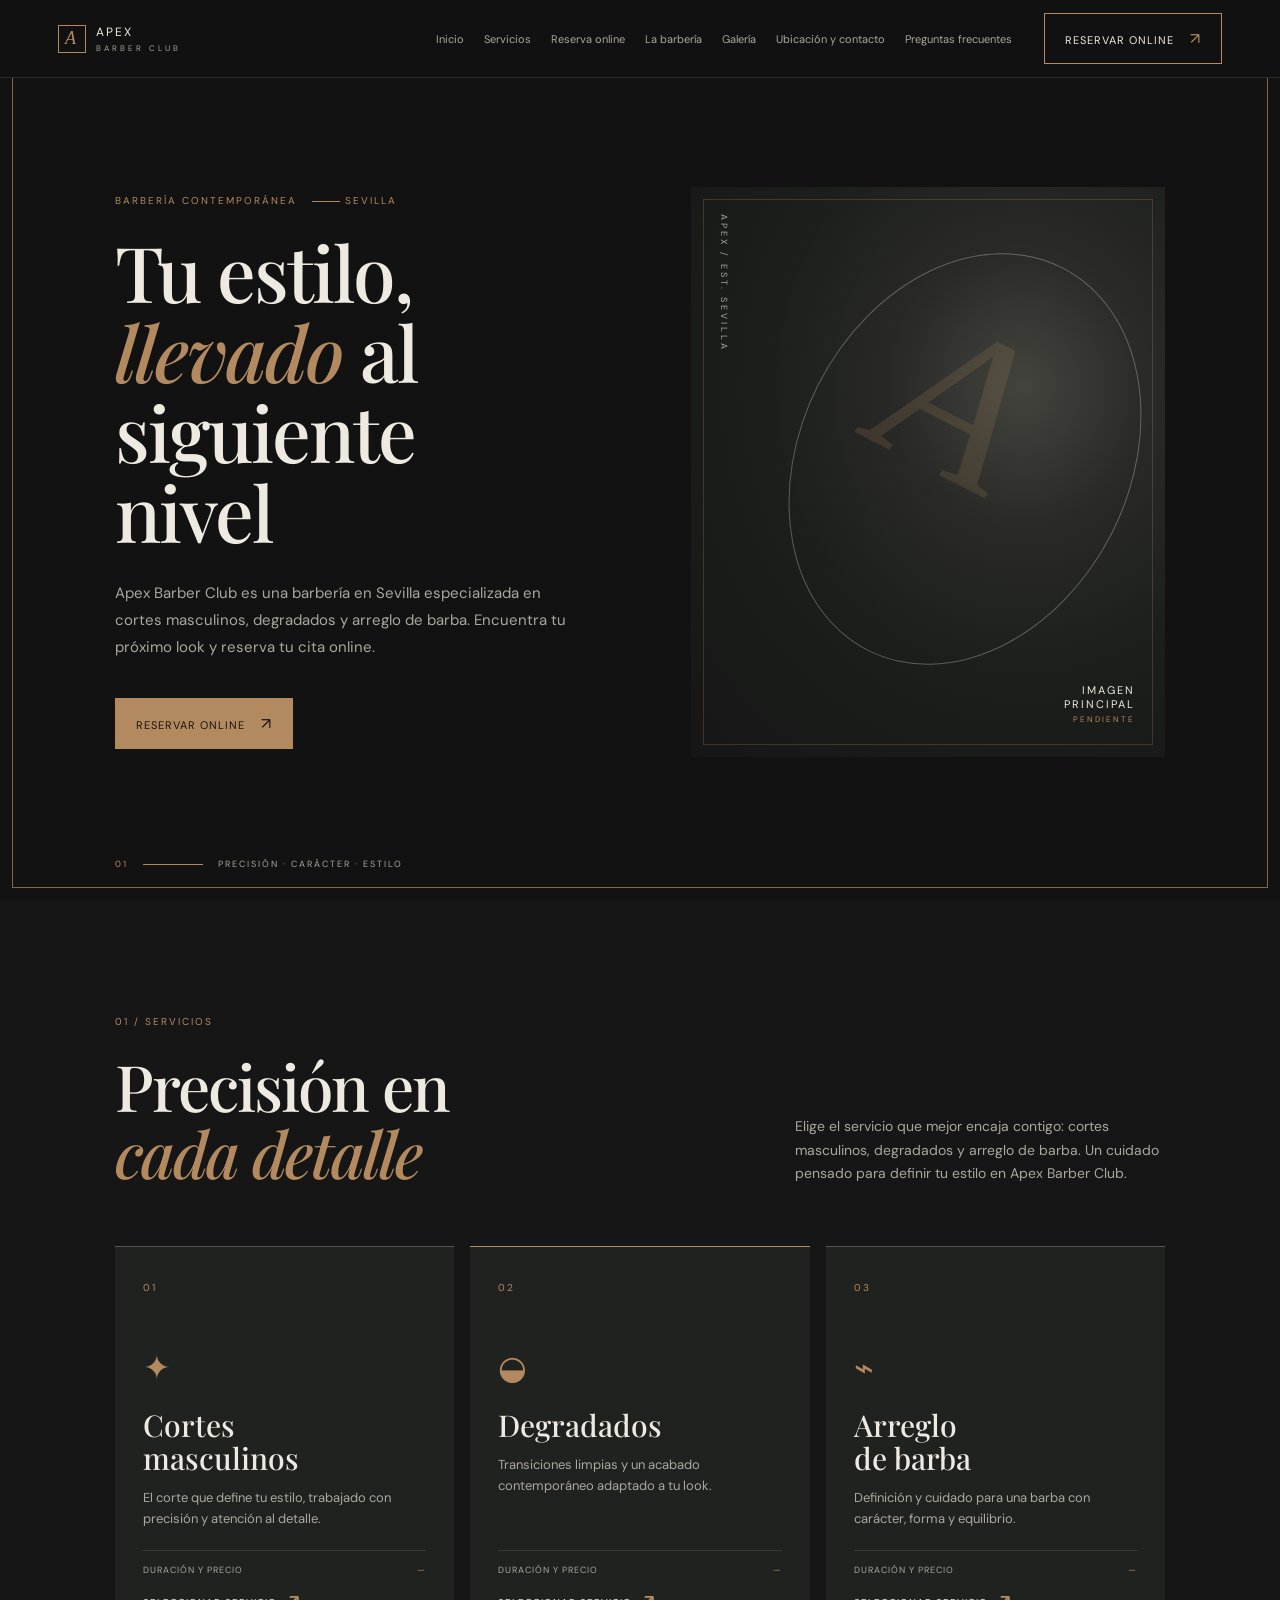
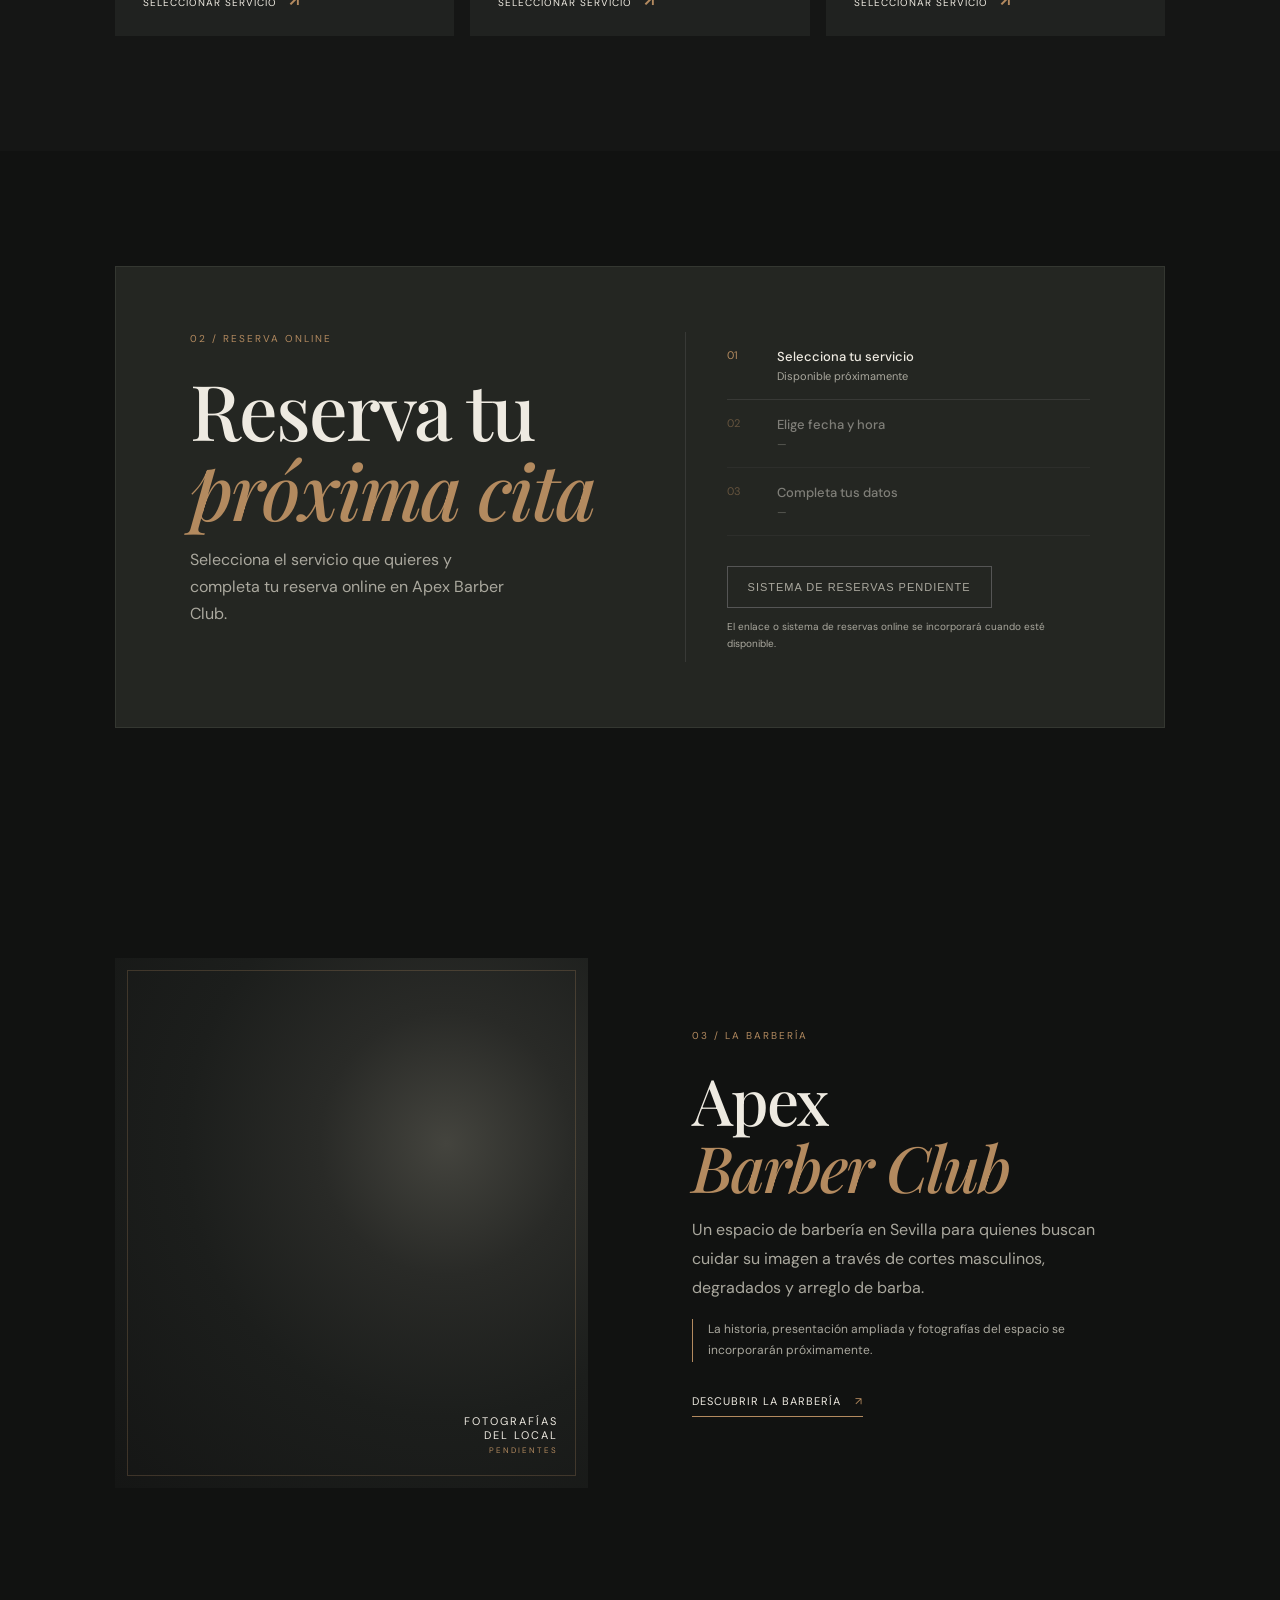
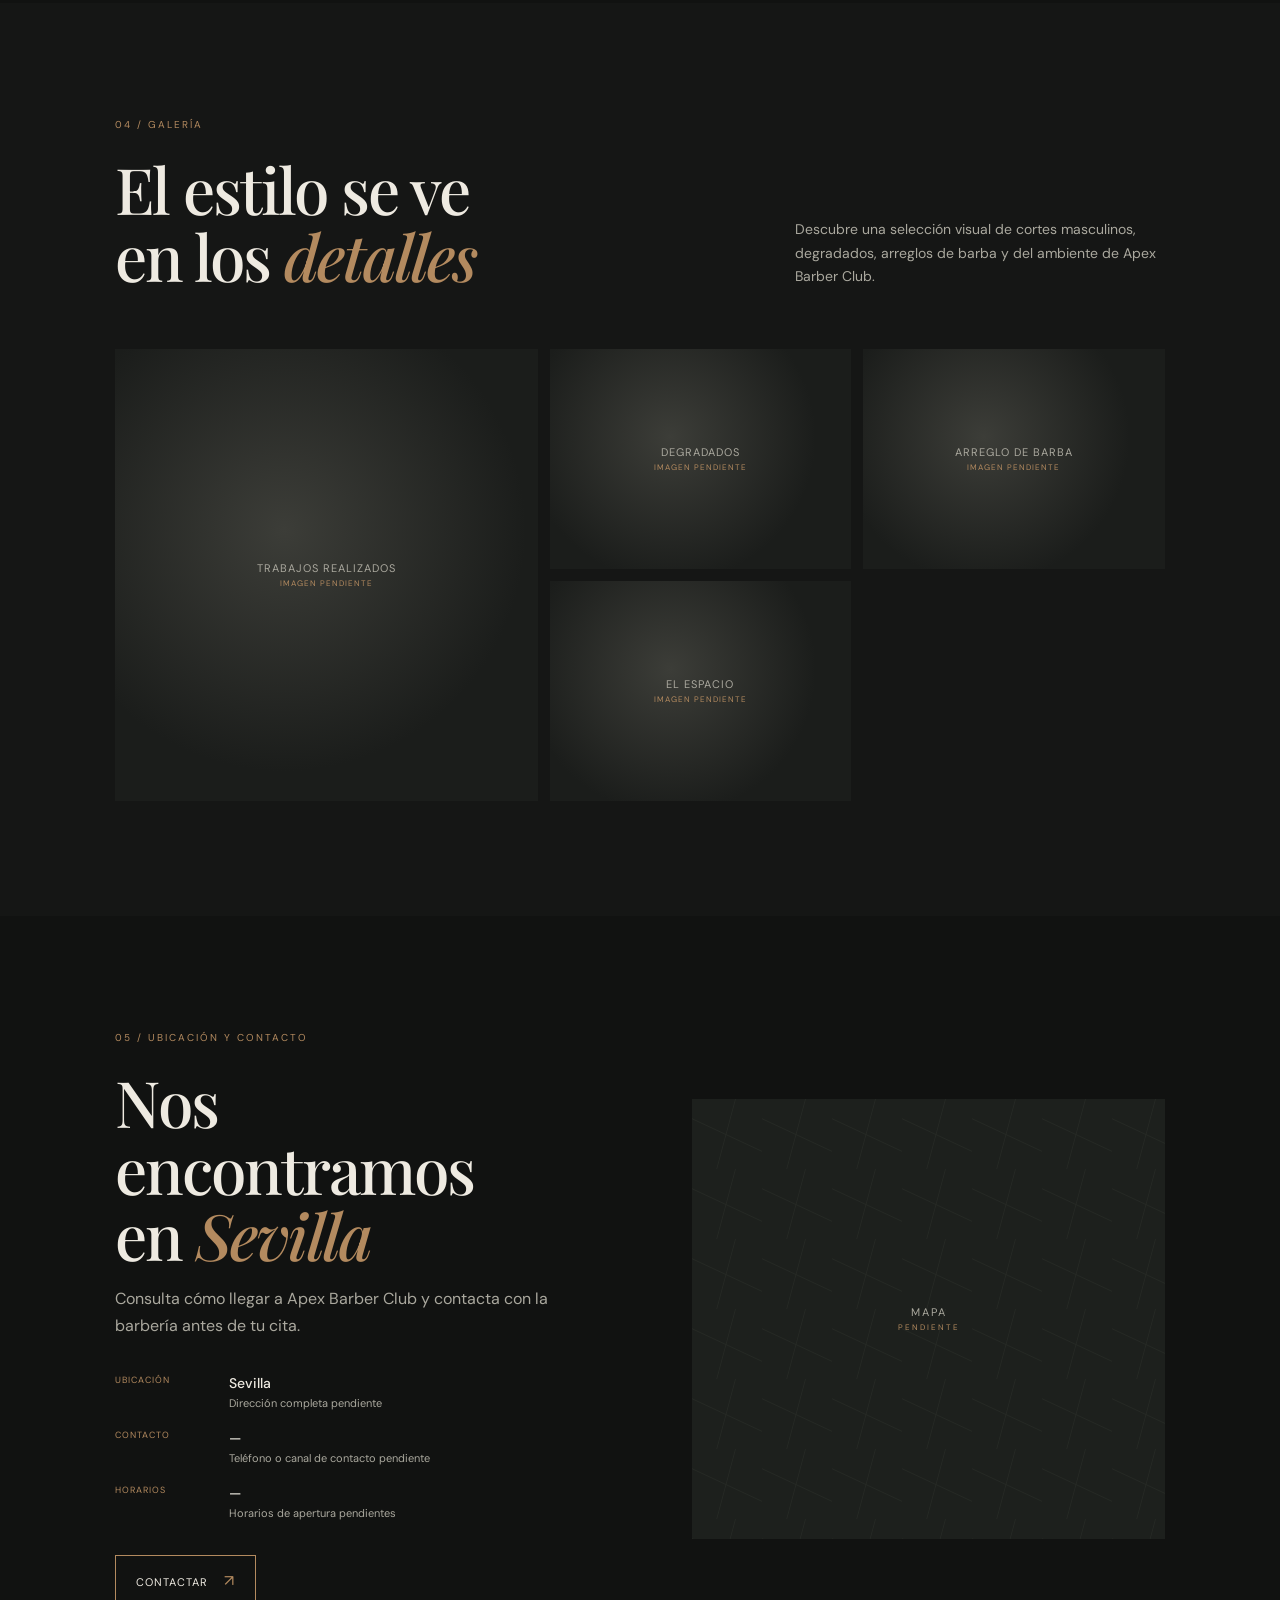
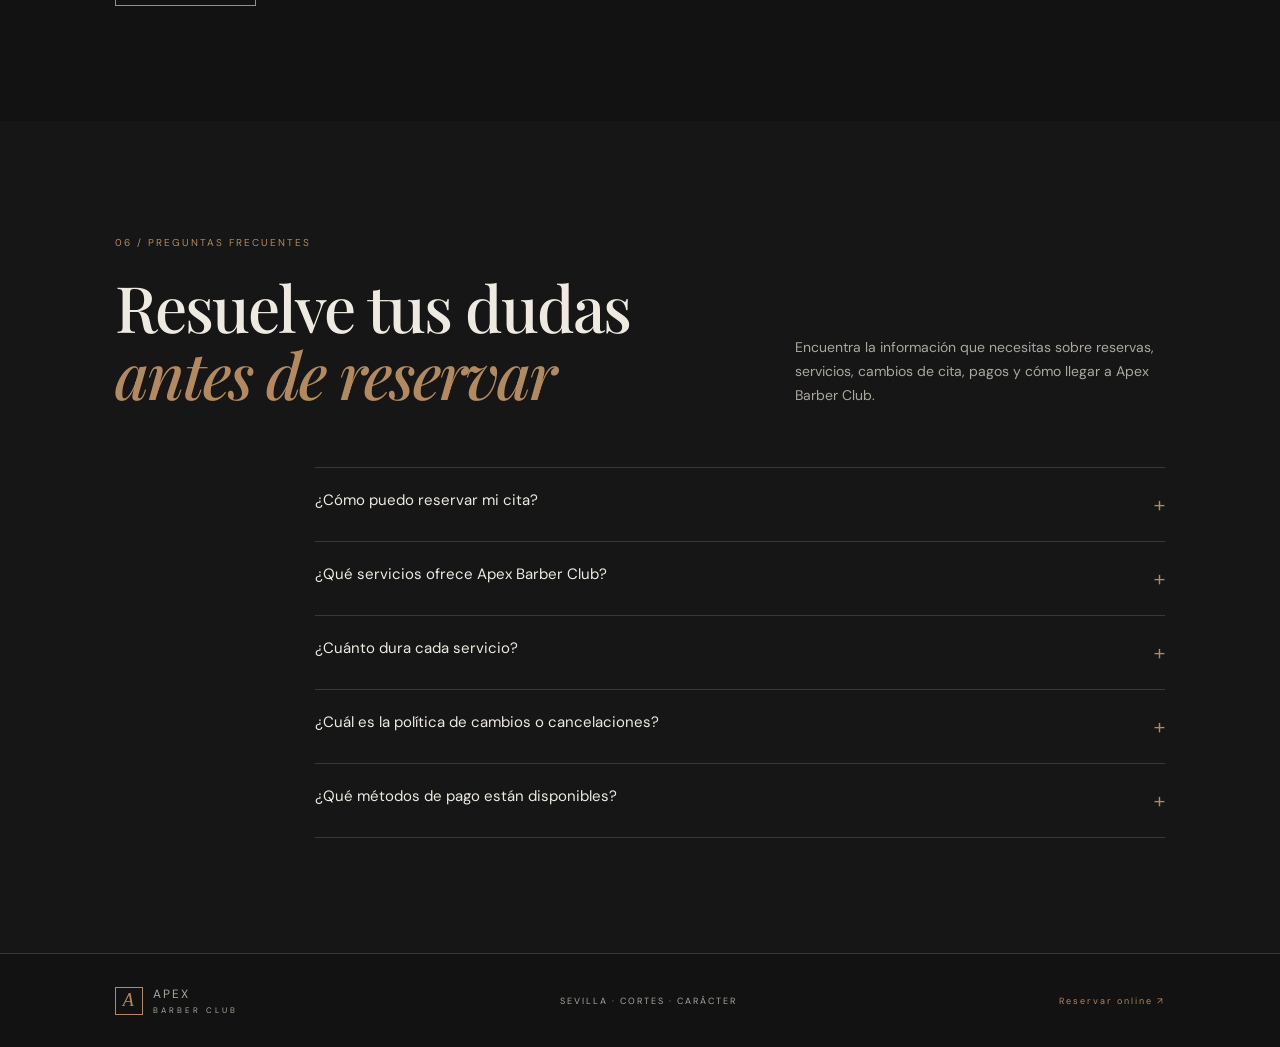
==== output/website/index.html @ d86fdd21 "Add DeveloperAgent and filesystem tools; update agent runner and context builders" ====
<!doctype html>
<html lang="es">
<head>
  <meta charset="UTF-8">
  <meta name="viewport" content="width=device-width, initial-scale=1.0">
  <meta name="description" content="Apex Barber Club — cortes masculinos, degradados y arreglo de barba en Sevilla.">
  <title>Apex Barber Club — Sevilla</title>
  <link rel="stylesheet" href="styles.css">
</head>
<body>
  <header class="site-header">
    <a class="brand" href="#inicio" aria-label="Apex Barber Club, inicio"><span class="brand-mark">A</span><span>APEX <b>BARBER CLUB</b></span></a>
    <nav class="desktop-nav" aria-label="Navegación principal">
      <a href="#inicio">Inicio</a><a href="#servicios">Servicios</a><a href="#reserva">Reserva online</a><a href="#barberia">La barbería</a><a href="#galeria">Galería</a><a href="#contacto">Ubicación y contacto</a><a href="#faq">Preguntas frecuentes</a>
    </nav>
    <a class="nav-cta" href="#reserva">Reservar online <span>↗</span></a>
    <button class="menu-toggle" aria-label="Abrir menú">☰</button>
  </header>

  <main>
    <section class="hero section-pad" id="inicio">
      <div class="hero-copy">
        <p class="eyebrow">BARBERÍA CONTEMPORÁNEA <i></i> SEVILLA</p>
        <h1>Tu estilo,<br><em>llevado</em> al<br>siguiente nivel</h1>
        <p class="lead">Apex Barber Club es una barbería en Sevilla especializada en cortes masculinos, degradados y arreglo de barba. Encuentra tu próximo look y reserva tu cita online.</p>
        <a class="button button-bronze" href="#reserva">Reservar online <span>↗</span></a>
      </div>
      <div class="hero-visual placeholder-art" aria-label="Espacio reservado para fotografía principal">
        <div class="vertical-label">APEX / EST. SEVILLA</div><div class="visual-ring"></div><div class="visual-note">IMAGEN<br>PRINCIPAL<br><small>PENDIENTE</small></div>
      </div>
      <div class="hero-foot"><span>01</span><span class="line"></span><span>PRECISIÓN · CARÁCTER · ESTILO</span></div>
    </section>

    <section class="services section-pad" id="servicios">
      <div class="section-heading"><div><p class="eyebrow">01 / SERVICIOS</p><h2>Precisión en<br><em>cada detalle</em></h2></div><p class="section-intro">Elige el servicio que mejor encaja contigo: cortes masculinos, degradados y arreglo de barba. Un cuidado pensado para definir tu estilo en Apex Barber Club.</p></div>
      <div class="service-grid">
        <article class="service-card"><span class="service-number">01</span><div class="service-icon">✦</div><h3>Cortes<br>masculinos</h3><p>El corte que define tu estilo, trabajado con precisión y atención al detalle.</p><div class="service-meta">DURACIÓN Y PRECIO <span>—</span></div><a href="#reserva">Seleccionar servicio <b>↗</b></a></article>
        <article class="service-card featured"><span class="service-number">02</span><div class="service-icon">◒</div><h3>Degradados</h3><p>Transiciones limpias y un acabado contemporáneo adaptado a tu look.</p><div class="service-meta">DURACIÓN Y PRECIO <span>—</span></div><a href="#reserva">Seleccionar servicio <b>↗</b></a></article>
        <article class="service-card"><span class="service-number">03</span><div class="service-icon">⌁</div><h3>Arreglo<br>de barba</h3><p>Definición y cuidado para una barba con carácter, forma y equilibrio.</p><div class="service-meta">DURACIÓN Y PRECIO <span>—</span></div><a href="#reserva">Seleccionar servicio <b>↗</b></a></article>
      </div>
    </section>

    <section class="booking section-pad" id="reserva"><div class="booking-panel"><div><p class="eyebrow">02 / RESERVA ONLINE</p><h2>Reserva tu<br><em>próxima cita</em></h2><p>Selecciona el servicio que quieres y completa tu reserva online en Apex Barber Club.</p></div><div class="booking-form"><div class="step"><span>01</span><strong>Selecciona tu servicio</strong><small>Disponible próximamente</small></div><div class="step disabled"><span>02</span><strong>Elige fecha y hora</strong><small>—</small></div><div class="step disabled"><span>03</span><strong>Completa tus datos</strong><small>—</small></div><button class="button button-disabled" disabled>Sistema de reservas pendiente</button><p class="form-note">El enlace o sistema de reservas online se incorporará cuando esté disponible.</p></div></div></section>

    <section class="about section-pad" id="barberia"><div class="about-visual placeholder-art"><div class="visual-note">FOTOGRAFÍAS<br>DEL LOCAL<br><small>PENDIENTES</small></div></div><div class="about-copy"><p class="eyebrow">03 / LA BARBERÍA</p><h2>Apex<br><em>Barber Club</em></h2><p>Un espacio de barbería en Sevilla para quienes buscan cuidar su imagen a través de cortes masculinos, degradados y arreglo de barba.</p><p class="muted-note">La historia, presentación ampliada y fotografías del espacio se incorporarán próximamente.</p><a class="text-link" href="#contacto">Descubrir la barbería <span>↗</span></a></div></section>

    <section class="gallery section-pad" id="galeria"><div class="section-heading"><div><p class="eyebrow">04 / GALERÍA</p><h2>El estilo se ve<br>en los <em>detalles</em></h2></div><p class="section-intro">Descubre una selección visual de cortes masculinos, degradados, arreglos de barba y del ambiente de Apex Barber Club.</p></div><div class="gallery-grid"><div class="gallery-tile tall placeholder-art"><span>TRABAJOS REALIZADOS<br><small>IMAGEN PENDIENTE</small></span></div><div class="gallery-tile placeholder-art"><span>DEGRADADOS<br><small>IMAGEN PENDIENTE</small></span></div><div class="gallery-tile placeholder-art"><span>ARREGLO DE BARBA<br><small>IMAGEN PENDIENTE</small></span></div><div class="gallery-tile placeholder-art"><span>EL ESPACIO<br><small>IMAGEN PENDIENTE</small></span></div></div></section>

    <section class="contact section-pad" id="contacto"><div class="contact-copy"><p class="eyebrow">05 / UBICACIÓN Y CONTACTO</p><h2>Nos encontramos<br>en <em>Sevilla</em></h2><p>Consulta cómo llegar a Apex Barber Club y contacta con la barbería antes de tu cita.</p><div class="contact-list"><div><small>UBICACIÓN</small><strong>Sevilla</strong><span>Dirección completa pendiente</span></div><div><small>CONTACTO</small><strong>—</strong><span>Teléfono o canal de contacto pendiente</span></div><div><small>HORARIOS</small><strong>—</strong><span>Horarios de apertura pendientes</span></div></div><a class="button button-outline" href="#reserva">Contactar <span>↗</span></a></div><div class="map-placeholder"><div class="map-grid"></div><span>MAPA<br><small>PENDIENTE</small></span></div></section>

    <section class="faq section-pad" id="faq"><div class="section-heading"><div><p class="eyebrow">06 / PREGUNTAS FRECUENTES</p><h2>Resuelve tus dudas<br><em>antes de reservar</em></h2></div><p class="section-intro">Encuentra la información que necesitas sobre reservas, servicios, cambios de cita, pagos y cómo llegar a Apex Barber Club.</p></div><div class="faq-list"><details><summary>¿Cómo puedo reservar mi cita? <span>+</span></summary><p>El sistema de reservas online se incorporará próximamente.</p></details><details><summary>¿Qué servicios ofrece Apex Barber Club? <span>+</span></summary><p>Ofrecemos cortes masculinos, degradados y arreglo de barba.</p></details><details><summary>¿Cuánto dura cada servicio? <span>+</span></summary><p>La duración de los servicios está pendiente de confirmación.</p></details><details><summary>¿Cuál es la política de cambios o cancelaciones? <span>+</span></summary><p>Esta información se incorporará próximamente.</p></details><details><summary>¿Qué métodos de pago están disponibles? <span>+</span></summary><p>Información pendiente de confirmación.</p></details></div></section>
  </main>
  <footer><div class="brand"><span class="brand-mark">A</span><span>APEX <b>BARBER CLUB</b></span></div><span>SEVILLA · CORTES · CARÁCTER</span><a href="#reserva">Reservar online ↗</a></footer>
  <script src="script.js"></script>
</body>
</html>
---- output/website/styles.css ----
@import url('https://fonts.googleapis.com/css2?family=DM+Sans:wght@400;500;600&family=Playfair+Display:ital,wght@0,500;0,600;1,500;1,600&display=swap');
:root{--black:#111211;--deep:#171817;--card:#202220;--ivory:#eeeae1;--stone:#aaa89e;--bronze:#b38a5f;--line:#383936}*{box-sizing:border-box}html{scroll-behavior:smooth}body{margin:0;background:var(--black);color:var(--ivory);font-family:'DM Sans',sans-serif}a{color:inherit;text-decoration:none}section{scroll-margin-top:80px}.site-header{height:78px;padding:0 4.5vw;display:flex;align-items:center;gap:32px;border-bottom:1px solid #292b28;position:sticky;top:0;background:rgba(17,18,17,.94);backdrop-filter:blur(10px);z-index:5}.brand{display:flex;align-items:center;gap:10px;font-size:12px;letter-spacing:2px;white-space:nowrap}.brand b{display:block;font-weight:400;font-size:8px;letter-spacing:3px;color:var(--stone);margin-top:3px}.brand-mark{border:1px solid var(--bronze);color:var(--bronze);display:grid;place-items:center;width:28px;height:28px;font-family:Georgia;font-size:18px;font-style:italic}.desktop-nav{display:flex;gap:20px;margin-left:auto}.desktop-nav a{color:var(--stone);font-size:11px}.desktop-nav a:hover{color:var(--ivory)}.nav-cta,.button{border:1px solid var(--bronze);padding:14px 20px;font-size:11px;letter-spacing:1px;text-transform:uppercase}.nav-cta{color:var(--ivory);white-space:nowrap}.nav-cta span,.button span{color:var(--bronze);font-size:16px;margin-left:12px}.menu-toggle{display:none;background:none;border:0;color:var(--ivory);font-size:22px}.section-pad{padding:115px 9vw}.hero{min-height:calc(100vh - 78px);display:grid;grid-template-columns:1fr 1fr;gap:8vw;align-items:center;padding-top:80px;position:relative}.eyebrow{color:var(--bronze);font-size:10px;letter-spacing:2px;margin:0 0 25px}.eyebrow i{display:inline-block;width:28px;border-top:1px solid var(--bronze);vertical-align:middle;margin-left:10px}.hero h1,h2{font-family:'Playfair Display',Georgia,serif;font-weight:500;line-height:1.04;margin:0;font-size:clamp(48px,6vw,82px);letter-spacing:-2px}.hero h1 em,h2 em{color:var(--bronze);font-weight:500}.lead{max-width:470px;color:var(--stone);font-size:15px;line-height:1.8;margin:28px 0 37px}.button{display:inline-block}.button-bronze{background:var(--bronze);border-color:var(--bronze);color:#171511}.button-bronze span{color:#171511}.hero-visual,.about-visual{height:570px;position:relative;background:radial-gradient(ellipse at 70% 35%,#44443e 0,#292a27 27%,#1c1e1c 56%,#151615 100%);overflow:hidden}.placeholder-art:after{content:'';position:absolute;inset:12px;border:1px solid rgba(179,138,95,.25)}.visual-ring{position:absolute;width:330px;height:430px;border:1px solid rgba(238,234,225,.3);border-radius:50%;left:23%;top:10%;transform:rotate(27deg)}.visual-ring:after{content:'A';font:italic 220px Georgia;color:rgba(179,138,95,.18);position:absolute;left:65px;top:40px}.vertical-label{position:absolute;top:27px;left:27px;writing-mode:vertical-rl;color:var(--stone);font-size:9px;letter-spacing:3px}.visual-note{position:absolute;bottom:32px;right:30px;color:var(--ivory);font-size:11px;letter-spacing:2px;text-align:right;z-index:1}.visual-note small,.gallery-tile small,.map-placeholder small{color:var(--bronze);font-size:8px}.hero-foot{position:absolute;bottom:30px;left:9vw;display:flex;gap:15px;align-items:center;color:var(--stone);font-size:9px;letter-spacing:2px}.hero-foot span:first-child{color:var(--bronze)}.line{width:60px;border-top:1px solid var(--bronze)}.services,.gallery,.faq{background:#151615}.section-heading{display:flex;justify-content:space-between;align-items:end;gap:60px;margin-bottom:60px}.section-heading h2,.about h2,.contact h2{font-size:clamp(40px,5vw,65px)}.section-intro{max-width:370px;color:var(--stone);line-height:1.7;font-size:14px;margin:0}.service-grid{display:grid;grid-template-columns:repeat(3,1fr);gap:16px}.service-card{min-height:390px;background:var(--card);padding:28px;position:relative;border-top:1px solid #55564f}.service-card.featured{border-top-color:var(--bronze)}.service-number{color:var(--bronze);font-size:10px;letter-spacing:2px}.service-icon{font-size:33px;color:var(--bronze);margin:50px 0 20px}.service-card h3{font:500 30px/1.1 'Playfair Display',serif;margin:0}.service-card p{color:var(--stone);font-size:13px;line-height:1.6;max-width:250px}.service-meta{position:absolute;bottom:60px;left:28px;right:28px;border-top:1px solid var(--line);padding-top:13px;color:var(--stone);font-size:9px;letter-spacing:1px}.service-meta span{float:right;color:var(--bronze)}.service-card a{position:absolute;bottom:25px;font-size:10px;text-transform:uppercase;letter-spacing:1px}.service-card a b{color:var(--bronze);font-size:16px;margin-left:8px}.booking{background:#111211}.booking-panel{background:#242622;padding:65px 7%;display:grid;grid-template-columns:1fr 1fr;gap:10%;border:1px solid #343731}.booking-panel p:not(.eyebrow){color:var(--stone);line-height:1.7;max-width:330px}.booking-form{border-left:1px solid var(--line);padding-left:10%}.step{display:grid;grid-template-columns:35px 1fr;gap:0 15px;border-bottom:1px solid var(--line);padding:16px 0}.step span{grid-row:span 2;color:var(--bronze);font-size:11px}.step strong{font-size:13px;font-weight:500}.step small{color:var(--stone);font-size:11px;margin-top:4px}.step.disabled{opacity:.45}.button-disabled{margin-top:30px;color:var(--stone);border-color:#555;background:transparent;cursor:not-allowed}.form-note{font-size:10px!important}.about{display:grid;grid-template-columns:1fr 1fr;gap:10%;align-items:center}.about-visual{height:530px}.about-copy>p:not(.eyebrow){color:var(--stone);line-height:1.8;max-width:430px}.muted-note{font-size:12px;border-left:1px solid var(--bronze);padding-left:15px}.text-link{display:inline-block;margin-top:20px;color:var(--ivory);font-size:11px;text-transform:uppercase;letter-spacing:1px;border-bottom:1px solid var(--bronze);padding-bottom:8px}.text-link span{color:var(--bronze);margin-left:10px}.gallery-grid{display:grid;grid-template-columns:1.4fr 1fr 1fr;grid-template-rows:220px 220px;gap:12px}.gallery-tile{display:grid;place-items:center;text-align:center;background:radial-gradient(circle at 40% 40%,#3c3d38,#1b1d1b 65%);color:var(--stone);font-size:11px;letter-spacing:1px}.gallery-tile.tall{grid-row:span 2}.contact{display:grid;grid-template-columns:1fr 1fr;gap:10%;align-items:center}.contact-copy>p:not(.eyebrow){color:var(--stone);line-height:1.7}.contact-list{margin:35px 0;display:grid;gap:19px}.contact-list div{display:grid;grid-template-columns:110px 1fr;gap:4px}.contact-list small{grid-row:span 2;color:var(--bronze);font-size:9px;letter-spacing:1px}.contact-list strong{font-size:14px;font-weight:500}.contact-list span{color:var(--stone);font-size:11px}.button-outline{color:var(--ivory)}.map-placeholder{height:440px;background:#1d201d;display:grid;place-items:center;position:relative;color:var(--stone);font-size:11px;letter-spacing:2px;text-align:center}.map-grid{position:absolute;inset:0;background:linear-gradient(25deg,transparent 48%,#30342e 49%,transparent 50%),linear-gradient(105deg,transparent 48%,#30342e 49%,transparent 50%);background-size:70px 70px;opacity:.45}.faq-list{max-width:850px;margin-left:auto}.faq-list details{border-top:1px solid var(--line);padding:22px 0}.faq-list details:last-child{border-bottom:1px solid var(--line)}summary{list-style:none;cursor:pointer;font-size:15px;display:flex;justify-content:space-between}summary::-webkit-details-marker{display:none}summary span{color:var(--bronze);font-size:22px;font-weight:300}.faq-list details[open] summary span{transform:rotate(45deg)}.faq-list p{color:var(--stone);font-size:13px;line-height:1.7;margin-bottom:0}footer{padding:32px 9vw;border-top:1px solid var(--line);display:flex;align-items:center;justify-content:space-between;color:var(--stone);font-size:9px;letter-spacing:2px}footer a{color:var(--bronze)}
@media(max-width:1000px){.desktop-nav{display:none}.menu-toggle{display:block;margin-left:auto}.nav-cta{display:none}.section-pad{padding:80px 7vw}.hero{gap:5vw}.hero-visual{height:500px}.hero-foot{left:7vw}.service-grid{grid-template-columns:1fr}.service-card{min-height:330px}.section-heading{align-items:start;flex-direction:column;gap:25px}.gallery-grid{grid-template-columns:1fr 1fr}.gallery-tile.tall{grid-row:span 1}.about,.contact,.booking-panel{grid-template-columns:1fr;gap:45px}.booking-form{border-left:0;border-top:1px solid var(--line);padding:35px 0 0}.contact-list{max-width:480px}}
@media(max-width:600px){.site-header{height:68px;padding:0 5vw}.brand{font-size:10px}.hero{display:block;padding-top:70px}.hero-visual{height:370px;margin-top:55px}.hero h1{font-size:52px}.hero-foot{position:static;margin-top:24px}.section-pad{padding:70px 6vw}.hero{min-height:auto}.gallery-grid{display:grid;grid-template-columns:1fr;grid-template-rows:repeat(4,180px)}.contact-list div{grid-template-columns:95px 1fr}.map-placeholder{height:300px}footer{padding:28px 6vw;display:grid;gap:20px}footer>span{display:none}.about-visual{height:370px}}
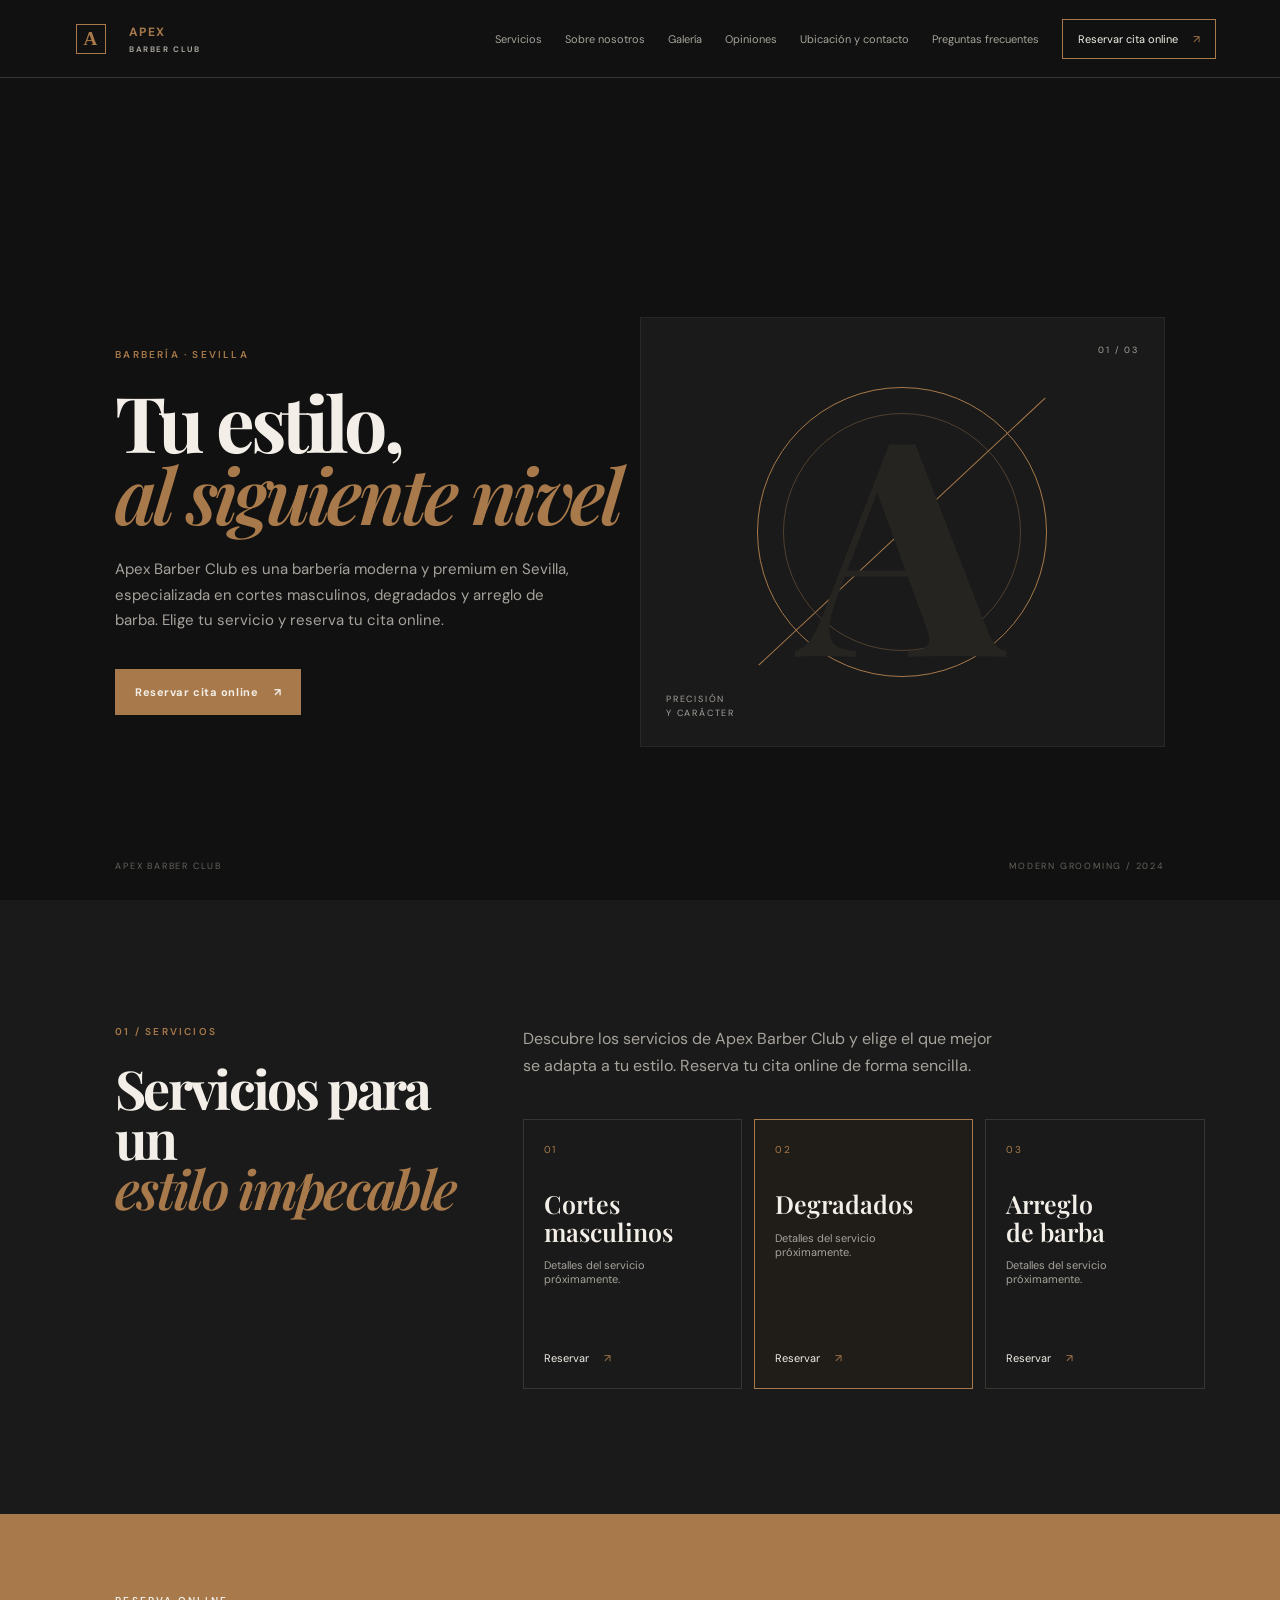
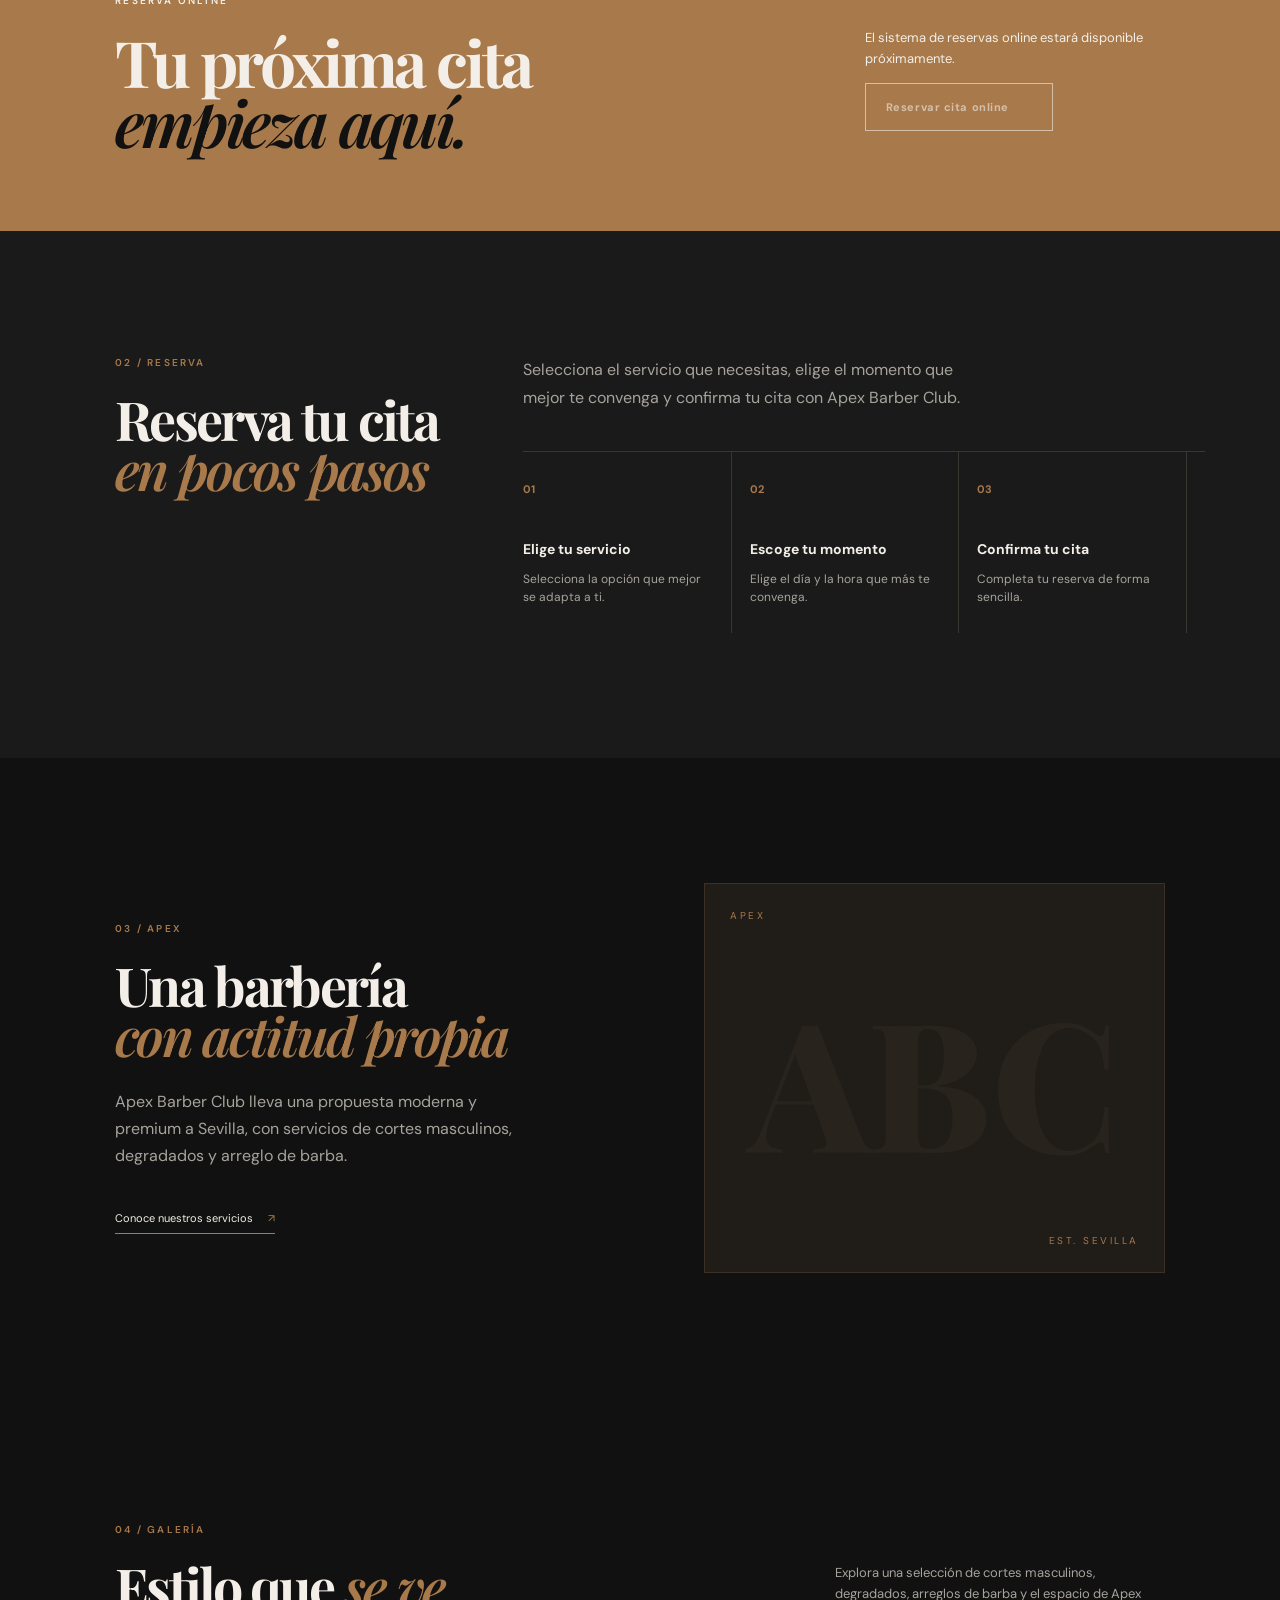
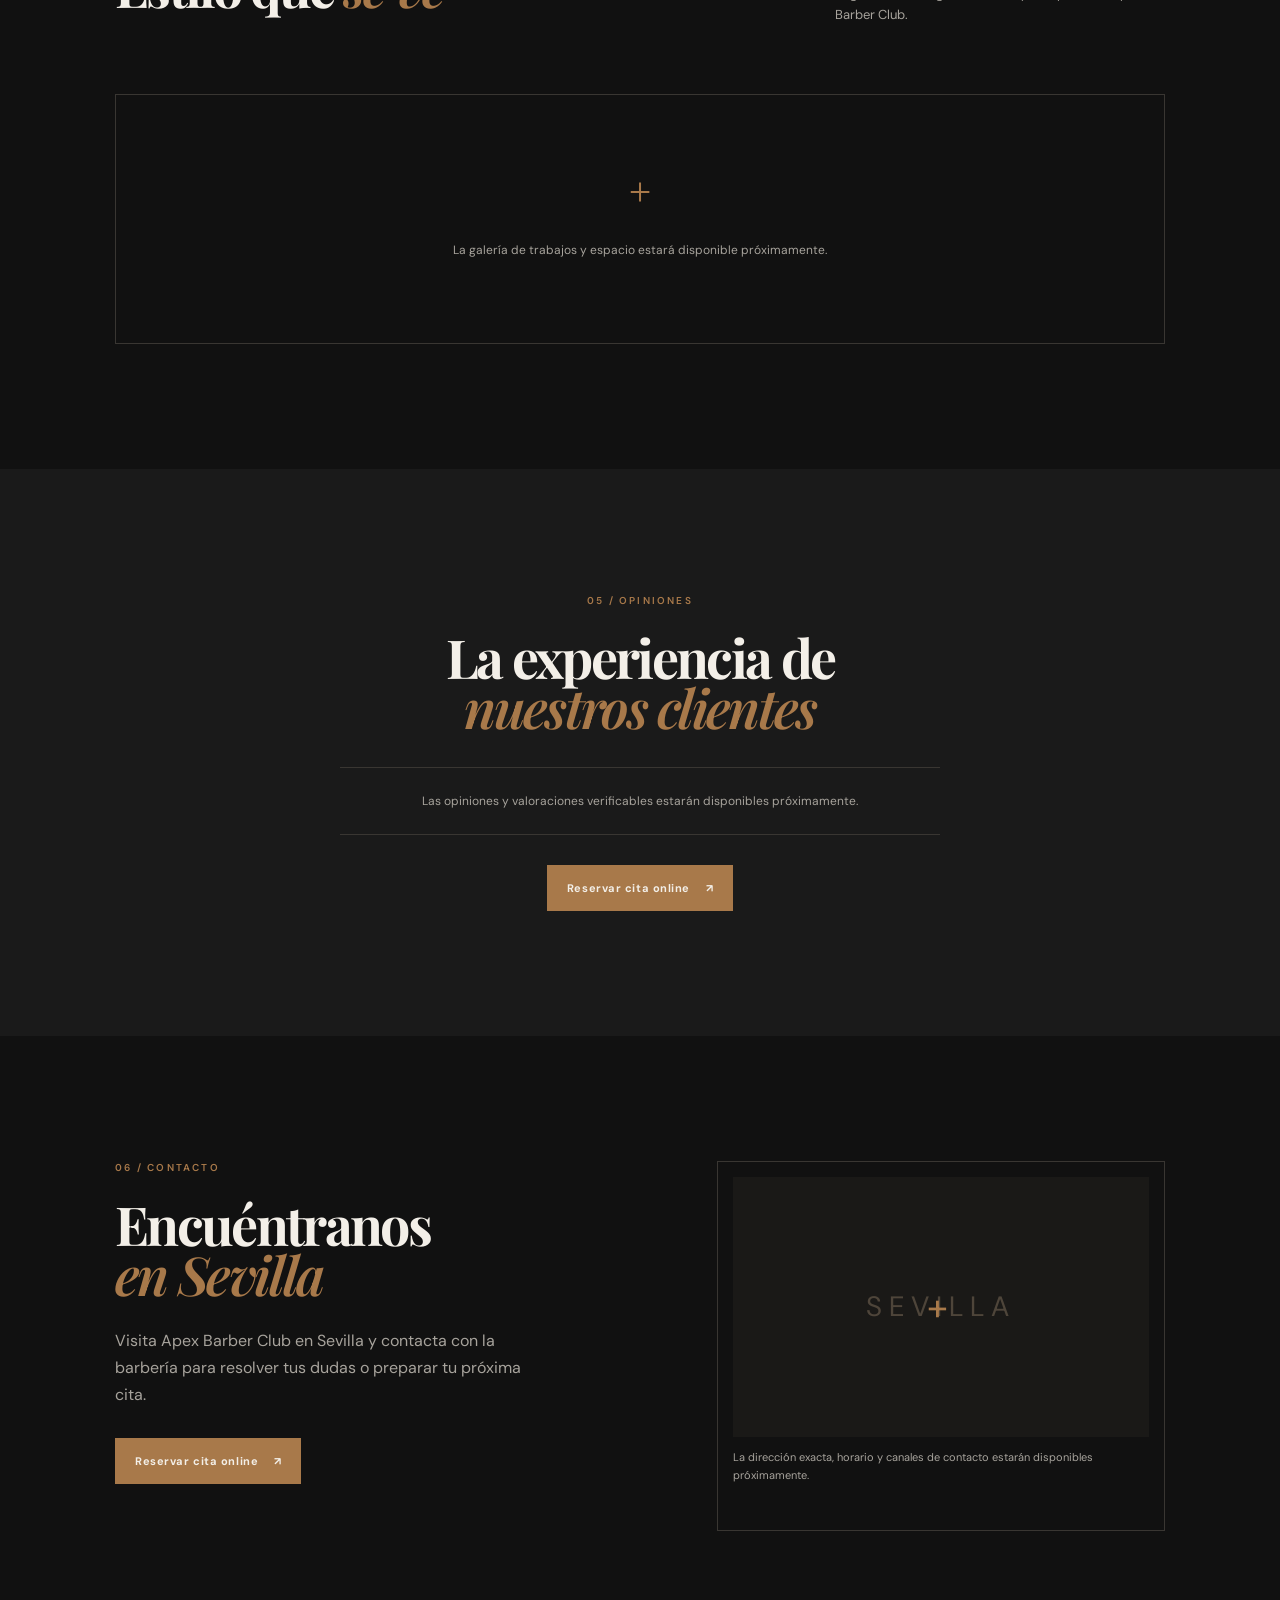
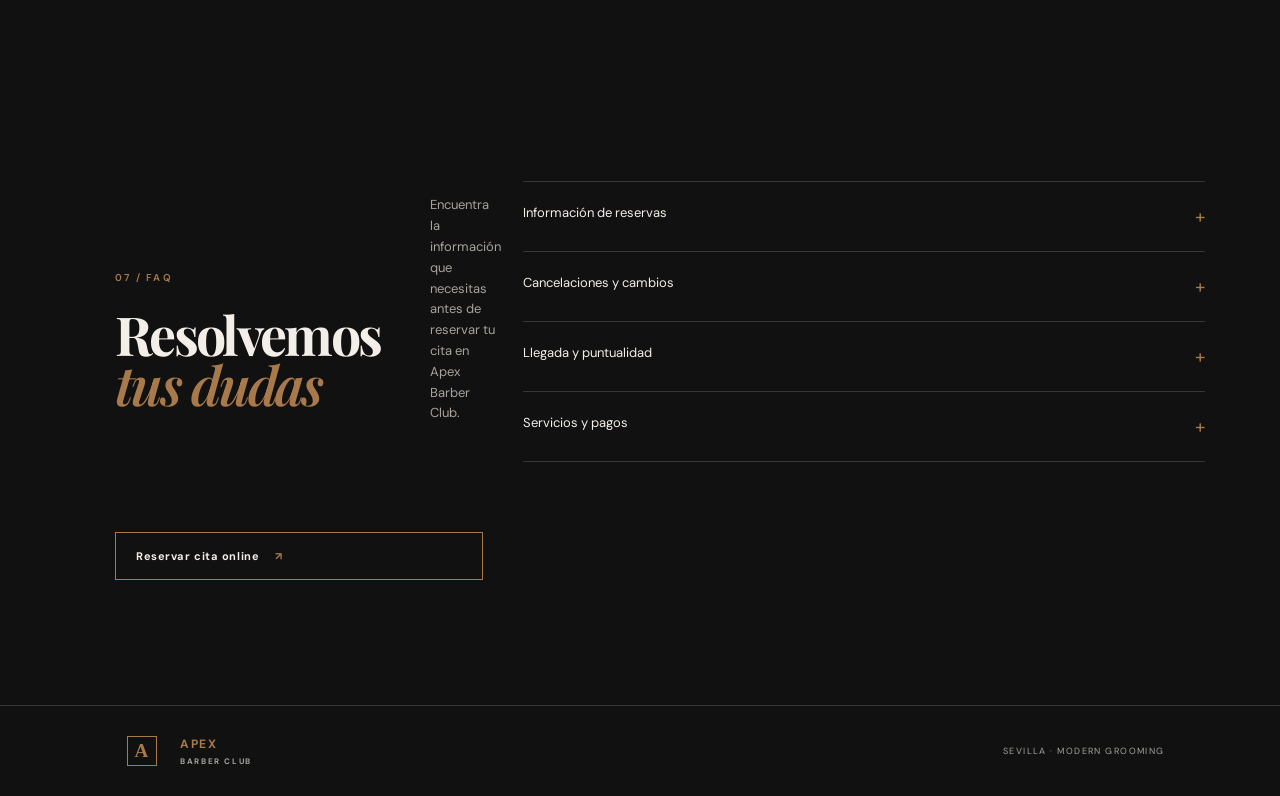
==== commit fc9f99b7: "feat: Implement website generation and repair modes in developer agent - Added support for 'generate" ====
--- a/output/website/index.html
+++ b/output/website/index.html
@@ -3,54 +3,62 @@
 <head>
   <meta charset="UTF-8">
   <meta name="viewport" content="width=device-width, initial-scale=1.0">
-  <meta name="description" content="Apex Barber Club — cortes masculinos, degradados y arreglo de barba en Sevilla.">
+  <meta name="description" content="Apex Barber Club — barbería moderna y premium en Sevilla.">
   <title>Apex Barber Club — Sevilla</title>
+  <link rel="preconnect" href="https://fonts.googleapis.com">
+  <link rel="preconnect" href="https://fonts.gstatic.com" crossorigin>
+  <link href="https://fonts.googleapis.com/css2?family=DM+Sans:wght@400;500;600;700&family=Playfair+Display:wght@600;700;800&display=swap" rel="stylesheet">
   <link rel="stylesheet" href="styles.css">
 </head>
 <body>
   <header class="site-header">
-    <a class="brand" href="#inicio" aria-label="Apex Barber Club, inicio"><span class="brand-mark">A</span><span>APEX <b>BARBER CLUB</b></span></a>
-    <nav class="desktop-nav" aria-label="Navegación principal">
-      <a href="#inicio">Inicio</a><a href="#servicios">Servicios</a><a href="#reserva">Reserva online</a><a href="#barberia">La barbería</a><a href="#galeria">Galería</a><a href="#contacto">Ubicación y contacto</a><a href="#faq">Preguntas frecuentes</a>
+    <a class="brand" href="#inicio" aria-label="Apex Barber Club, inicio"><span class="brand-mark">A</span><span>APEX <em>BARBER CLUB</em></span></a>
+    <button class="menu-toggle" aria-label="Abrir menú" aria-expanded="false">☰</button>
+    <nav class="main-nav" aria-label="Navegación principal">
+      <a href="#servicios">Servicios</a><a href="#sobre-nosotros">Sobre nosotros</a><a href="#galeria">Galería</a><a href="#opiniones">Opiniones</a><a href="#contacto">Ubicación y contacto</a><a href="#faq">Preguntas frecuentes</a>
+      <a class="nav-cta" href="#reservar">Reservar cita online <span>↗</span></a>
     </nav>
-    <a class="nav-cta" href="#reserva">Reservar online <span>↗</span></a>
-    <button class="menu-toggle" aria-label="Abrir menú">☰</button>
   </header>
 
   <main>
-    <section class="hero section-pad" id="inicio">
+    <section class="hero" id="inicio">
       <div class="hero-copy">
-        <p class="eyebrow">BARBERÍA CONTEMPORÁNEA <i></i> SEVILLA</p>
-        <h1>Tu estilo,<br><em>llevado</em> al<br>siguiente nivel</h1>
-        <p class="lead">Apex Barber Club es una barbería en Sevilla especializada en cortes masculinos, degradados y arreglo de barba. Encuentra tu próximo look y reserva tu cita online.</p>
-        <a class="button button-bronze" href="#reserva">Reservar online <span>↗</span></a>
+        <p class="eyebrow">BARBERÍA · SEVILLA</p>
+        <h1>Tu estilo,<br><i>al siguiente nivel</i></h1>
+        <p class="lead">Apex Barber Club es una barbería moderna y premium en Sevilla, especializada en cortes masculinos, degradados y arreglo de barba. Elige tu servicio y reserva tu cita online.</p>
+        <a class="button button-bronze" href="#reservar">Reservar cita online <span>↗</span></a>
       </div>
-      <div class="hero-visual placeholder-art" aria-label="Espacio reservado para fotografía principal">
-        <div class="vertical-label">APEX / EST. SEVILLA</div><div class="visual-ring"></div><div class="visual-note">IMAGEN<br>PRINCIPAL<br><small>PENDIENTE</small></div>
+      <div class="hero-art" aria-label="Composición gráfica Apex Barber Club">
+        <div class="art-ring"></div><div class="art-letter">A</div><div class="art-line"></div>
+        <span class="art-caption">PRECISIÓN<br>Y CARÁCTER</span><span class="art-number">01 / 03</span>
       </div>
-      <div class="hero-foot"><span>01</span><span class="line"></span><span>PRECISIÓN · CARÁCTER · ESTILO</span></div>
+      <div class="hero-bottom"><span>APEX BARBER CLUB</span><span>MODERN GROOMING / 2024</span></div>
     </section>
 
-    <section class="services section-pad" id="servicios">
-      <div class="section-heading"><div><p class="eyebrow">01 / SERVICIOS</p><h2>Precisión en<br><em>cada detalle</em></h2></div><p class="section-intro">Elige el servicio que mejor encaja contigo: cortes masculinos, degradados y arreglo de barba. Un cuidado pensado para definir tu estilo en Apex Barber Club.</p></div>
-      <div class="service-grid">
-        <article class="service-card"><span class="service-number">01</span><div class="service-icon">✦</div><h3>Cortes<br>masculinos</h3><p>El corte que define tu estilo, trabajado con precisión y atención al detalle.</p><div class="service-meta">DURACIÓN Y PRECIO <span>—</span></div><a href="#reserva">Seleccionar servicio <b>↗</b></a></article>
-        <article class="service-card featured"><span class="service-number">02</span><div class="service-icon">◒</div><h3>Degradados</h3><p>Transiciones limpias y un acabado contemporáneo adaptado a tu look.</p><div class="service-meta">DURACIÓN Y PRECIO <span>—</span></div><a href="#reserva">Seleccionar servicio <b>↗</b></a></article>
-        <article class="service-card"><span class="service-number">03</span><div class="service-icon">⌁</div><h3>Arreglo<br>de barba</h3><p>Definición y cuidado para una barba con carácter, forma y equilibrio.</p><div class="service-meta">DURACIÓN Y PRECIO <span>—</span></div><a href="#reserva">Seleccionar servicio <b>↗</b></a></article>
-      </div>
+    <section class="section services" id="servicios">
+      <div class="section-intro"><p class="eyebrow">01 / SERVICIOS</p><h2>Servicios para un<br><i>estilo impecable</i></h2></div>
+      <div class="section-content"><p class="section-body">Descubre los servicios de Apex Barber Club y elige el que mejor se adapta a tu estilo. Reserva tu cita online de forma sencilla.</p><div class="service-list">
+        <article class="service-card"><span class="service-no">01</span><h3>Cortes<br>masculinos</h3><p>Detalles del servicio próximamente.</p><a href="#reservar">Reservar <span>↗</span></a></article>
+        <article class="service-card featured"><span class="service-no">02</span><h3>Degradados</h3><p>Detalles del servicio próximamente.</p><a href="#reservar">Reservar <span>↗</span></a></article>
+        <article class="service-card"><span class="service-no">03</span><h3>Arreglo<br>de barba</h3><p>Detalles del servicio próximamente.</p><a href="#reservar">Reservar <span>↗</span></a></article>
+      </div></div>
     </section>
 
-    <section class="booking section-pad" id="reserva"><div class="booking-panel"><div><p class="eyebrow">02 / RESERVA ONLINE</p><h2>Reserva tu<br><em>próxima cita</em></h2><p>Selecciona el servicio que quieres y completa tu reserva online en Apex Barber Club.</p></div><div class="booking-form"><div class="step"><span>01</span><strong>Selecciona tu servicio</strong><small>Disponible próximamente</small></div><div class="step disabled"><span>02</span><strong>Elige fecha y hora</strong><small>—</small></div><div class="step disabled"><span>03</span><strong>Completa tus datos</strong><small>—</small></div><button class="button button-disabled" disabled>Sistema de reservas pendiente</button><p class="form-note">El enlace o sistema de reservas online se incorporará cuando esté disponible.</p></div></div></section>
+    <section class="booking-band" id="reservar"><div><p class="eyebrow">RESERVA ONLINE</p><h2>Tu próxima cita<br><i>empieza aquí.</i></h2></div><div class="booking-note"><p>El sistema de reservas online estará disponible próximamente.</p><a class="button button-outline is-disabled" href="#reservar" aria-disabled="true">Reservar cita online <span>↗</span></a></div></section>
 
-    <section class="about section-pad" id="barberia"><div class="about-visual placeholder-art"><div class="visual-note">FOTOGRAFÍAS<br>DEL LOCAL<br><small>PENDIENTES</small></div></div><div class="about-copy"><p class="eyebrow">03 / LA BARBERÍA</p><h2>Apex<br><em>Barber Club</em></h2><p>Un espacio de barbería en Sevilla para quienes buscan cuidar su imagen a través de cortes masculinos, degradados y arreglo de barba.</p><p class="muted-note">La historia, presentación ampliada y fotografías del espacio se incorporarán próximamente.</p><a class="text-link" href="#contacto">Descubrir la barbería <span>↗</span></a></div></section>
+    <section class="section process"><div class="section-intro"><p class="eyebrow">02 / RESERVA</p><h2>Reserva tu cita<br><i>en pocos pasos</i></h2></div><div class="section-content"><p class="section-body">Selecciona el servicio que necesitas, elige el momento que mejor te convenga y confirma tu cita con Apex Barber Club.</p><div class="steps"><div><b>01</b><h3>Elige tu servicio</h3><p>Selecciona la opción que mejor se adapta a ti.</p></div><div><b>02</b><h3>Escoge tu momento</h3><p>Elige el día y la hora que más te convenga.</p></div><div><b>03</b><h3>Confirma tu cita</h3><p>Completa tu reserva de forma sencilla.</p></div></div></div></section>
 
-    <section class="gallery section-pad" id="galeria"><div class="section-heading"><div><p class="eyebrow">04 / GALERÍA</p><h2>El estilo se ve<br>en los <em>detalles</em></h2></div><p class="section-intro">Descubre una selección visual de cortes masculinos, degradados, arreglos de barba y del ambiente de Apex Barber Club.</p></div><div class="gallery-grid"><div class="gallery-tile tall placeholder-art"><span>TRABAJOS REALIZADOS<br><small>IMAGEN PENDIENTE</small></span></div><div class="gallery-tile placeholder-art"><span>DEGRADADOS<br><small>IMAGEN PENDIENTE</small></span></div><div class="gallery-tile placeholder-art"><span>ARREGLO DE BARBA<br><small>IMAGEN PENDIENTE</small></span></div><div class="gallery-tile placeholder-art"><span>EL ESPACIO<br><small>IMAGEN PENDIENTE</small></span></div></div></section>
+    <section class="about section" id="sobre-nosotros"><div class="about-block"><p class="eyebrow">03 / APEX</p><h2>Una barbería<br><i>con actitud propia</i></h2><p>Apex Barber Club lleva una propuesta moderna y premium a Sevilla, con servicios de cortes masculinos, degradados y arreglo de barba.</p><a href="#servicios" class="text-link">Conoce nuestros servicios <span>↗</span></a></div><div class="about-art"><span>APEX</span><strong>ABC</strong><small>EST. SEVILLA</small></div></section>
 
-    <section class="contact section-pad" id="contacto"><div class="contact-copy"><p class="eyebrow">05 / UBICACIÓN Y CONTACTO</p><h2>Nos encontramos<br>en <em>Sevilla</em></h2><p>Consulta cómo llegar a Apex Barber Club y contacta con la barbería antes de tu cita.</p><div class="contact-list"><div><small>UBICACIÓN</small><strong>Sevilla</strong><span>Dirección completa pendiente</span></div><div><small>CONTACTO</small><strong>—</strong><span>Teléfono o canal de contacto pendiente</span></div><div><small>HORARIOS</small><strong>—</strong><span>Horarios de apertura pendientes</span></div></div><a class="button button-outline" href="#reserva">Contactar <span>↗</span></a></div><div class="map-placeholder"><div class="map-grid"></div><span>MAPA<br><small>PENDIENTE</small></span></div></section>
+    <section class="gallery section" id="galeria"><div class="section-heading"><div><p class="eyebrow">04 / GALERÍA</p><h2>Estilo que <i>se ve</i></h2></div><p>Explora una selección de cortes masculinos, degradados, arreglos de barba y el espacio de Apex Barber Club.</p></div><div class="gallery-empty"><span class="empty-symbol">+</span><p>La galería de trabajos y espacio estará disponible próximamente.</p></div></section>
 
-    <section class="faq section-pad" id="faq"><div class="section-heading"><div><p class="eyebrow">06 / PREGUNTAS FRECUENTES</p><h2>Resuelve tus dudas<br><em>antes de reservar</em></h2></div><p class="section-intro">Encuentra la información que necesitas sobre reservas, servicios, cambios de cita, pagos y cómo llegar a Apex Barber Club.</p></div><div class="faq-list"><details><summary>¿Cómo puedo reservar mi cita? <span>+</span></summary><p>El sistema de reservas online se incorporará próximamente.</p></details><details><summary>¿Qué servicios ofrece Apex Barber Club? <span>+</span></summary><p>Ofrecemos cortes masculinos, degradados y arreglo de barba.</p></details><details><summary>¿Cuánto dura cada servicio? <span>+</span></summary><p>La duración de los servicios está pendiente de confirmación.</p></details><details><summary>¿Cuál es la política de cambios o cancelaciones? <span>+</span></summary><p>Esta información se incorporará próximamente.</p></details><details><summary>¿Qué métodos de pago están disponibles? <span>+</span></summary><p>Información pendiente de confirmación.</p></details></div></section>
+    <section class="reviews section" id="opiniones"><p class="eyebrow">05 / OPINIONES</p><h2>La experiencia de<br><i>nuestros clientes</i></h2><div class="empty-inline">Las opiniones y valoraciones verificables estarán disponibles próximamente.</div><a class="button button-bronze" href="#reservar">Reservar cita online <span>↗</span></a></section>
+
+    <section class="contact section" id="contacto"><div><p class="eyebrow">06 / CONTACTO</p><h2>Encuéntranos<br><i>en Sevilla</i></h2><p>Visita Apex Barber Club en Sevilla y contacta con la barbería para resolver tus dudas o preparar tu próxima cita.</p><a class="button button-bronze" href="#reservar">Reservar cita online <span>↗</span></a></div><div class="contact-card"><div class="map-placeholder"><span>SEVILLA</span><div class="map-cross">+</div></div><p class="muted">La dirección exacta, horario y canales de contacto estarán disponibles próximamente.</p></div></section>
+
+    <section class="faq section" id="faq"><div class="section-heading"><div><p class="eyebrow">07 / FAQ</p><h2>Resolvemos<br><i>tus dudas</i></h2></div><p>Encuentra la información que necesitas antes de reservar tu cita en Apex Barber Club.</p></div><div class="faq-list"><div class="faq-row"><span>Información de reservas</span><b>+</b></div><div class="faq-row"><span>Cancelaciones y cambios</span><b>+</b></div><div class="faq-row"><span>Llegada y puntualidad</span><b>+</b></div><div class="faq-row"><span>Servicios y pagos</span><b>+</b></div></div><a class="button button-outline" href="#reservar">Reservar cita online <span>↗</span></a></section>
   </main>
-  <footer><div class="brand"><span class="brand-mark">A</span><span>APEX <b>BARBER CLUB</b></span></div><span>SEVILLA · CORTES · CARÁCTER</span><a href="#reserva">Reservar online ↗</a></footer>
+  <footer><a class="brand" href="#inicio"><span class="brand-mark">A</span><span>APEX <em>BARBER CLUB</em></span></a><span>SEVILLA · MODERN GROOMING</span></footer>
   <script src="script.js"></script>
 </body>
 </html>
--- a/output/website/styles.css
+++ b/output/website/styles.css
@@ -1,4 +1,2 @@
-@import url('https://fonts.googleapis.com/css2?family=DM+Sans:wght@400;500;600&family=Playfair+Display:ital,wght@0,500;0,600;1,500;1,600&display=swap');
-:root{--black:#111211;--deep:#171817;--card:#202220;--ivory:#eeeae1;--stone:#aaa89e;--bronze:#b38a5f;--line:#383936}*{box-sizing:border-box}html{scroll-behavior:smooth}body{margin:0;background:var(--black);color:var(--ivory);font-family:'DM Sans',sans-serif}a{color:inherit;text-decoration:none}section{scroll-margin-top:80px}.site-header{height:78px;padding:0 4.5vw;display:flex;align-items:center;gap:32px;border-bottom:1px solid #292b28;position:sticky;top:0;background:rgba(17,18,17,.94);backdrop-filter:blur(10px);z-index:5}.brand{display:flex;align-items:center;gap:10px;font-size:12px;letter-spacing:2px;white-space:nowrap}.brand b{display:block;font-weight:400;font-size:8px;letter-spacing:3px;color:var(--stone);margin-top:3px}.brand-mark{border:1px solid var(--bronze);color:var(--bronze);display:grid;place-items:center;width:28px;height:28px;font-family:Georgia;font-size:18px;font-style:italic}.desktop-nav{display:flex;gap:20px;margin-left:auto}.desktop-nav a{color:var(--stone);font-size:11px}.desktop-nav a:hover{color:var(--ivory)}.nav-cta,.button{border:1px solid var(--bronze);padding:14px 20px;font-size:11px;letter-spacing:1px;text-transform:uppercase}.nav-cta{color:var(--ivory);white-space:nowrap}.nav-cta span,.button span{color:var(--bronze);font-size:16px;margin-left:12px}.menu-toggle{display:none;background:none;border:0;color:var(--ivory);font-size:22px}.section-pad{padding:115px 9vw}.hero{min-height:calc(100vh - 78px);display:grid;grid-template-columns:1fr 1fr;gap:8vw;align-items:center;padding-top:80px;position:relative}.eyebrow{color:var(--bronze);font-size:10px;letter-spacing:2px;margin:0 0 25px}.eyebrow i{display:inline-block;width:28px;border-top:1px solid var(--bronze);vertical-align:middle;margin-left:10px}.hero h1,h2{font-family:'Playfair Display',Georgia,serif;font-weight:500;line-height:1.04;margin:0;font-size:clamp(48px,6vw,82px);letter-spacing:-2px}.hero h1 em,h2 em{color:var(--bronze);font-weight:500}.lead{max-width:470px;color:var(--stone);font-size:15px;line-height:1.8;margin:28px 0 37px}.button{display:inline-block}.button-bronze{background:var(--bronze);border-color:var(--bronze);color:#171511}.button-bronze span{color:#171511}.hero-visual,.about-visual{height:570px;position:relative;background:radial-gradient(ellipse at 70% 35%,#44443e 0,#292a27 27%,#1c1e1c 56%,#151615 100%);overflow:hidden}.placeholder-art:after{content:'';position:absolute;inset:12px;border:1px solid rgba(179,138,95,.25)}.visual-ring{position:absolute;width:330px;height:430px;border:1px solid rgba(238,234,225,.3);border-radius:50%;left:23%;top:10%;transform:rotate(27deg)}.visual-ring:after{content:'A';font:italic 220px Georgia;color:rgba(179,138,95,.18);position:absolute;left:65px;top:40px}.vertical-label{position:absolute;top:27px;left:27px;writing-mode:vertical-rl;color:var(--stone);font-size:9px;letter-spacing:3px}.visual-note{position:absolute;bottom:32px;right:30px;color:var(--ivory);font-size:11px;letter-spacing:2px;text-align:right;z-index:1}.visual-note small,.gallery-tile small,.map-placeholder small{color:var(--bronze);font-size:8px}.hero-foot{position:absolute;bottom:30px;left:9vw;display:flex;gap:15px;align-items:center;color:var(--stone);font-size:9px;letter-spacing:2px}.hero-foot span:first-child{color:var(--bronze)}.line{width:60px;border-top:1px solid var(--bronze)}.services,.gallery,.faq{background:#151615}.section-heading{display:flex;justify-content:space-between;align-items:end;gap:60px;margin-bottom:60px}.section-heading h2,.about h2,.contact h2{font-size:clamp(40px,5vw,65px)}.section-intro{max-width:370px;color:var(--stone);line-height:1.7;font-size:14px;margin:0}.service-grid{display:grid;grid-template-columns:repeat(3,1fr);gap:16px}.service-card{min-height:390px;background:var(--card);padding:28px;position:relative;border-top:1px solid #55564f}.service-card.featured{border-top-color:var(--bronze)}.service-number{color:var(--bronze);font-size:10px;letter-spacing:2px}.service-icon{font-size:33px;color:var(--bronze);margin:50px 0 20px}.service-card h3{font:500 30px/1.1 'Playfair Display',serif;margin:0}.service-card p{color:var(--stone);font-size:13px;line-height:1.6;max-width:250px}.service-meta{position:absolute;bottom:60px;left:28px;right:28px;border-top:1px solid var(--line);padding-top:13px;color:var(--stone);font-size:9px;letter-spacing:1px}.service-meta span{float:right;color:var(--bronze)}.service-card a{position:absolute;bottom:25px;font-size:10px;text-transform:uppercase;letter-spacing:1px}.service-card a b{color:var(--bronze);font-size:16px;margin-left:8px}.booking{background:#111211}.booking-panel{background:#242622;padding:65px 7%;display:grid;grid-template-columns:1fr 1fr;gap:10%;border:1px solid #343731}.booking-panel p:not(.eyebrow){color:var(--stone);line-height:1.7;max-width:330px}.booking-form{border-left:1px solid var(--line);padding-left:10%}.step{display:grid;grid-template-columns:35px 1fr;gap:0 15px;border-bottom:1px solid var(--line);padding:16px 0}.step span{grid-row:span 2;color:var(--bronze);font-size:11px}.step strong{font-size:13px;font-weight:500}.step small{color:var(--stone);font-size:11px;margin-top:4px}.step.disabled{opacity:.45}.button-disabled{margin-top:30px;color:var(--stone);border-color:#555;background:transparent;cursor:not-allowed}.form-note{font-size:10px!important}.about{display:grid;grid-template-columns:1fr 1fr;gap:10%;align-items:center}.about-visual{height:530px}.about-copy>p:not(.eyebrow){color:var(--stone);line-height:1.8;max-width:430px}.muted-note{font-size:12px;border-left:1px solid var(--bronze);padding-left:15px}.text-link{display:inline-block;margin-top:20px;color:var(--ivory);font-size:11px;text-transform:uppercase;letter-spacing:1px;border-bottom:1px solid var(--bronze);padding-bottom:8px}.text-link span{color:var(--bronze);margin-left:10px}.gallery-grid{display:grid;grid-template-columns:1.4fr 1fr 1fr;grid-template-rows:220px 220px;gap:12px}.gallery-tile{display:grid;place-items:center;text-align:center;background:radial-gradient(circle at 40% 40%,#3c3d38,#1b1d1b 65%);color:var(--stone);font-size:11px;letter-spacing:1px}.gallery-tile.tall{grid-row:span 2}.contact{display:grid;grid-template-columns:1fr 1fr;gap:10%;align-items:center}.contact-copy>p:not(.eyebrow){color:var(--stone);line-height:1.7}.contact-list{margin:35px 0;display:grid;gap:19px}.contact-list div{display:grid;grid-template-columns:110px 1fr;gap:4px}.contact-list small{grid-row:span 2;color:var(--bronze);font-size:9px;letter-spacing:1px}.contact-list strong{font-size:14px;font-weight:500}.contact-list span{color:var(--stone);font-size:11px}.button-outline{color:var(--ivory)}.map-placeholder{height:440px;background:#1d201d;display:grid;place-items:center;position:relative;color:var(--stone);font-size:11px;letter-spacing:2px;text-align:center}.map-grid{position:absolute;inset:0;background:linear-gradient(25deg,transparent 48%,#30342e 49%,transparent 50%),linear-gradient(105deg,transparent 48%,#30342e 49%,transparent 50%);background-size:70px 70px;opacity:.45}.faq-list{max-width:850px;margin-left:auto}.faq-list details{border-top:1px solid var(--line);padding:22px 0}.faq-list details:last-child{border-bottom:1px solid var(--line)}summary{list-style:none;cursor:pointer;font-size:15px;display:flex;justify-content:space-between}summary::-webkit-details-marker{display:none}summary span{color:var(--bronze);font-size:22px;font-weight:300}.faq-list details[open] summary span{transform:rotate(45deg)}.faq-list p{color:var(--stone);font-size:13px;line-height:1.7;margin-bottom:0}footer{padding:32px 9vw;border-top:1px solid var(--line);display:flex;align-items:center;justify-content:space-between;color:var(--stone);font-size:9px;letter-spacing:2px}footer a{color:var(--bronze)}
-@media(max-width:1000px){.desktop-nav{display:none}.menu-toggle{display:block;margin-left:auto}.nav-cta{display:none}.section-pad{padding:80px 7vw}.hero{gap:5vw}.hero-visual{height:500px}.hero-foot{left:7vw}.service-grid{grid-template-columns:1fr}.service-card{min-height:330px}.section-heading{align-items:start;flex-direction:column;gap:25px}.gallery-grid{grid-template-columns:1fr 1fr}.gallery-tile.tall{grid-row:span 1}.about,.contact,.booking-panel{grid-template-columns:1fr;gap:45px}.booking-form{border-left:0;border-top:1px solid var(--line);padding:35px 0 0}.contact-list{max-width:480px}}
-@media(max-width:600px){.site-header{height:68px;padding:0 5vw}.brand{font-size:10px}.hero{display:block;padding-top:70px}.hero-visual{height:370px;margin-top:55px}.hero h1{font-size:52px}.hero-foot{position:static;margin-top:24px}.section-pad{padding:70px 6vw}.hero{min-height:auto}.gallery-grid{display:grid;grid-template-columns:1fr;grid-template-rows:repeat(4,180px)}.contact-list div{grid-template-columns:95px 1fr}.map-placeholder{height:300px}footer{padding:28px 6vw;display:grid;gap:20px}footer>span{display:none}.about-visual{height:370px}}
+:root{--coal:#111;--soft:#1a1a1a;--ivory:#f3efe8;--stone:#a7a39c;--bronze:#a8794a;--line:#393632}*{box-sizing:border-box}html{scroll-behavior:smooth}body{margin:0;background:var(--coal);color:var(--ivory);font-family:'DM Sans',sans-serif}a{color:inherit;text-decoration:none}.site-header{height:78px;padding:0 5vw;display:flex;align-items:center;justify-content:space-between;border-bottom:1px solid var(--line);position:sticky;top:0;background:rgba(17,17,17,.94);backdrop-filter:blur(12px);z-index:5}.brand{display:flex;align-items:center;gap:11px;font-weight:700;letter-spacing:.12em;font-size:12px}.brand em{display:block;color:var(--stone);font-style:normal;font-size:8px;letter-spacing:.2em;margin-top:4px}.brand-mark{width:30px;height:30px;border:1px solid var(--bronze);display:grid;place-items:center;color:var(--bronze);font-family:Georgia,serif;font-size:19px}.main-nav{display:flex;align-items:center;gap:23px;font-size:11px;color:var(--stone)}.main-nav a:hover,.text-link:hover{color:var(--ivory)}.nav-cta{color:var(--ivory)!important;border:1px solid var(--bronze);padding:12px 15px}.nav-cta span,.button span,a span{color:var(--bronze);margin-left:12px}.menu-toggle{display:none;background:none;border:0;color:var(--ivory);font-size:22px}.hero{min-height:calc(100vh - 78px);padding:9vw 9vw 30px;position:relative;display:grid;grid-template-columns:1fr 1fr;align-items:center;overflow:hidden}.eyebrow{font-size:10px;letter-spacing:.22em;color:var(--bronze);font-weight:600;margin:0 0 25px}.hero h1,h2{font-family:'Playfair Display',Georgia,serif;font-size:clamp(48px,6vw,91px);line-height:.93;letter-spacing:-.05em;margin:0 0 28px}.hero h1 i,h2 i{color:var(--bronze);font-weight:600}.lead{max-width:470px;color:var(--stone);font-size:15px;line-height:1.7;margin-bottom:35px}.button{display:inline-block;padding:16px 20px;font-size:11px;letter-spacing:.05em;font-weight:700}.button-bronze{background:var(--bronze);color:var(--ivory)}.button-bronze span{color:var(--ivory)}.button-outline{border:1px solid var(--bronze)}.is-disabled{opacity:.6;cursor:not-allowed}.hero-art{height:430px;position:relative;background:var(--soft);border:1px solid #292725;display:grid;place-items:center;overflow:hidden}.art-ring{width:290px;height:290px;border:1px solid var(--bronze);border-radius:50%;position:absolute}.art-ring:after{content:'';position:absolute;inset:25px;border:1px solid #51402f;border-radius:50%}.art-letter{font:800 300px/1 'Playfair Display',serif;color:#262421;z-index:1}.art-line{position:absolute;width:75%;height:1px;background:var(--bronze);transform:rotate(-43deg)}.art-caption,.art-number{position:absolute;font-size:9px;letter-spacing:.2em;color:var(--stone);line-height:1.6}.art-caption{left:25px;bottom:25px}.art-number{right:25px;top:25px}.hero-bottom{position:absolute;bottom:28px;left:9vw;right:9vw;display:flex;justify-content:space-between;color:#68645d;font-size:9px;letter-spacing:.2em}.section{padding:125px 9vw}.services,.process,.faq{background:var(--soft);display:grid;grid-template-columns:35% 65%;gap:40px}.section h2,.about h2,.contact h2,.reviews h2,.faq h2{font-size:clamp(38px,4.2vw,64px)}.section-body{color:var(--stone);max-width:470px;line-height:1.7;margin:0 0 40px}.service-list{display:grid;grid-template-columns:repeat(3,1fr);gap:12px}.service-card{min-height:270px;padding:23px 20px;border:1px solid var(--line);display:flex;flex-direction:column}.service-card.featured{border-color:var(--bronze);background:#201c18}.service-no{color:var(--bronze);font-size:10px;letter-spacing:.16em}.service-card h3{font:600 25px/1.1 'Playfair Display',serif;margin:34px 0 13px}.service-card p{color:var(--stone);font-size:11px;margin:0}.service-card a{font-size:11px;margin-top:auto;padding-top:30px}.booking-band{padding:80px 9vw;background:var(--bronze);display:flex;align-items:center;justify-content:space-between;gap:40px}.booking-band .eyebrow{color:var(--ivory)}.booking-band h2{font-size:clamp(42px,5vw,70px);margin:0}.booking-band h2 i{color:var(--coal)}.booking-note{max-width:300px}.booking-note p{font-size:13px;line-height:1.6}.booking-note .button-outline{border-color:var(--ivory)}.steps{display:grid;grid-template-columns:repeat(3,1fr);border-top:1px solid var(--line)}.steps>div{padding:25px 18px 15px 0;border-right:1px solid var(--line);margin-right:18px}.steps b{color:var(--bronze);font-size:11px}.steps h3{font-size:14px;margin:42px 0 12px}.steps p{color:var(--stone);font-size:12px;line-height:1.5}.about{display:grid;grid-template-columns:1fr 1fr;gap:10vw;align-items:center}.about-block>p:not(.eyebrow){color:var(--stone);line-height:1.7;max-width:400px}.text-link{display:inline-block;margin-top:25px;font-size:11px;border-bottom:1px solid var(--bronze);padding-bottom:8px}.about-art{height:390px;background:#201c18;position:relative;display:grid;place-items:center;color:var(--bronze);border:1px solid #3c3025}.about-art strong{font:800 180px/1 'Playfair Display',serif;color:#29231d}.about-art span,.about-art small{position:absolute;letter-spacing:.25em;font-size:10px}.about-art span{top:25px;left:25px}.about-art small{bottom:25px;right:25px}.gallery,.reviews,.contact,.faq{background:var(--coal)}.section-heading{display:flex;justify-content:space-between;gap:50px;align-items:end;margin-bottom:55px}.section-heading>p{color:var(--stone);max-width:330px;line-height:1.6;font-size:13px}.gallery-empty{height:250px;border:1px solid var(--line);display:flex;flex-direction:column;align-items:center;justify-content:center;color:var(--stone);font-size:12px}.empty-symbol{font:40px Georgia;color:var(--bronze);margin-bottom:15px}.reviews{background:var(--soft);text-align:center}.reviews .eyebrow{margin-bottom:25px}.reviews h2{margin-bottom:35px}.empty-inline{border-top:1px solid var(--line);border-bottom:1px solid var(--line);padding:25px;color:var(--stone);font-size:12px;margin:0 auto 30px;max-width:600px}.contact{display:grid;grid-template-columns:1fr 1fr;gap:12vw}.contact>div>p:not(.eyebrow){color:var(--stone);line-height:1.7;max-width:420px;margin-bottom:30px}.contact-card{border:1px solid var(--line);padding:15px}.map-placeholder{height:260px;background:#1a1917;position:relative;display:grid;place-items:center;color:#4e453a;letter-spacing:.25em;font-size:28px}.map-cross{position:absolute;color:var(--bronze);font-size:38px}.muted{font-size:11px;color:var(--stone);line-height:1.5}.faq{grid-template-columns:35% 65%}.faq-list{border-top:1px solid var(--line);margin-bottom:30px}.faq-row{padding:22px 0;border-bottom:1px solid var(--line);display:flex;justify-content:space-between;font-size:13px}.faq-row b{color:var(--bronze);font-size:19px;font-weight:400}footer{padding:30px 9vw;border-top:1px solid var(--line);display:flex;justify-content:space-between;align-items:center;color:var(--stone);font-size:9px;letter-spacing:.16em}
+@media(max-width:950px){.main-nav{gap:11px;font-size:10px}.hero{padding-left:6vw;padding-right:6vw}.section,.booking-band{padding-left:6vw;padding-right:6vw}.hero-bottom{left:6vw;right:6vw}.site-header{padding:0 6vw}.main-nav a:not(.nav-cta){display:none}.menu-toggle{display:block}.main-nav{margin-left:auto;margin-right:15px}.services,.process,.faq{grid-template-columns:1fr}.hero{grid-template-columns:1fr;padding-top:70px}.hero-art{margin-top:60px;height:320px}.about,.contact{grid-template-columns:1fr}.booking-band{align-items:flex-start;flex-direction:column}.about-art{margin-top:20px}.section-heading{display:block}.section-heading>p{margin-top:25px}}@media(max-width:600px){.hero h1{font-size:54px}.service-list{grid-template-columns:1fr}.service-card{min-height:210px}.service-card h3{margin-top:24px}.steps{grid-template-columns:1fr}.steps>div{border-right:0;border-bottom:1px solid var(--line);margin:0;padding-bottom:20px}.steps h3{margin-top:18px}.section{padding-top:80px;padding-bottom:80px}.hero-art{height:270px}.art-letter{font-size:220px}footer{display:block}footer .brand{margin-bottom:20px}.nav-cta{padding:10px!important}.hero-bottom span:last-child{display:none}}
